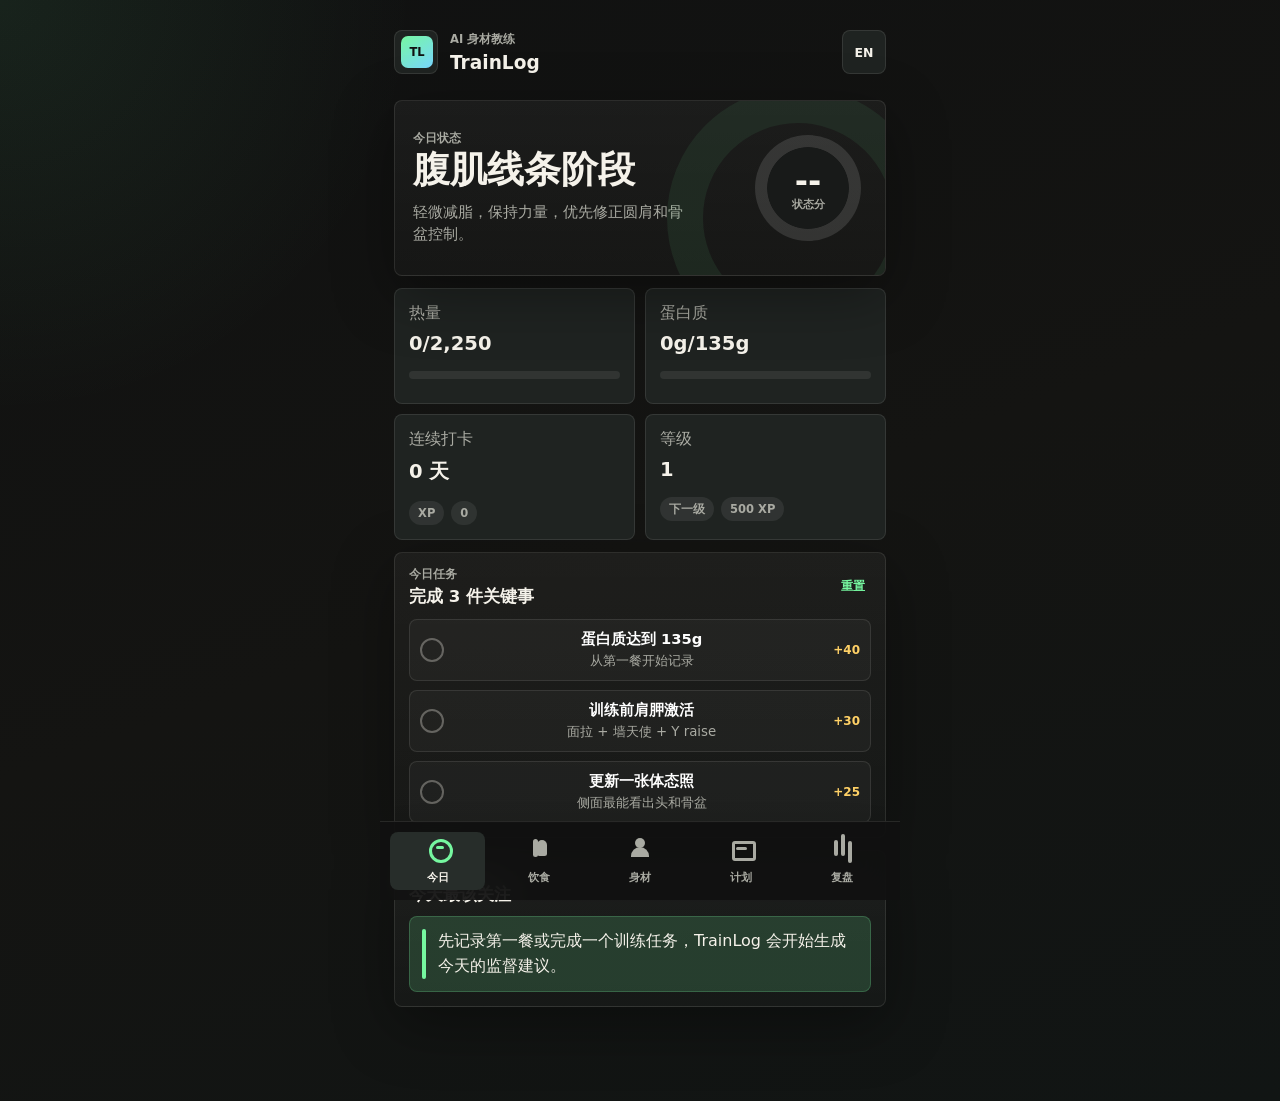
==== index.html @ 714712d3 "Add files via upload" ====
<!doctype html>
<html lang="zh-CN">
  <head>
    <meta charset="utf-8" />
    <meta name="viewport" content="width=device-width, initial-scale=1, viewport-fit=cover" />
    <meta name="theme-color" content="#101111" />
    <title>TrainLog</title>
    <link rel="manifest" href="manifest.webmanifest" />
    <link rel="icon" href="icon.svg" type="image/svg+xml" />
    <link rel="apple-touch-icon" href="icon.svg" />
    <link rel="stylesheet" href="styles.css" />
  </head>
  <body>
    <div class="app-shell">
      <header class="topbar">
        <button class="avatar-button" id="profileButton" aria-label="Profile">
          <span>TL</span>
        </button>
        <div>
          <p class="eyebrow" data-i18n="top_eyebrow">AI 身材教练</p>
          <h1>TrainLog</h1>
        </div>
        <button class="language-toggle" id="languageToggle" type="button" aria-label="Switch language">EN</button>
      </header>

      <main>
        <section class="screen is-active" id="screen-today" data-screen="today" aria-label="Today">
          <div class="hero-panel">
            <div>
              <p class="eyebrow" data-i18n="today_eyebrow">今日状态</p>
              <h2 data-i18n="today_title">腹肌线条阶段</h2>
              <p class="hero-copy" data-i18n="today_copy">轻微减脂，保持力量，优先修正圆肩和骨盆控制。</p>
            </div>
            <div class="score-orbit" aria-label="Readiness score">
              <span id="readinessScore">86</span>
              <small data-i18n="readiness">状态分</small>
            </div>
          </div>

          <div class="metric-grid">
            <article class="metric-card">
              <p data-i18n="calories">热量</p>
              <strong><span id="caloriesValue">1,240</span>/<span id="caloriesGoal">2,250</span></strong>
              <div class="mini-bar"><span id="caloriesBar"></span></div>
            </article>
            <article class="metric-card">
              <p data-i18n="protein">蛋白质</p>
              <strong><span id="proteinValue">92</span>g/<span id="proteinGoal">135</span>g</strong>
              <div class="mini-bar protein"><span id="proteinBar"></span></div>
            </article>
            <article class="metric-card">
              <p data-i18n="streak">连续打卡</p>
              <strong><span id="streakValue">6</span> <span data-i18n="days">天</span></strong>
              <div class="mini-badges">
                <span>XP</span>
                <span id="xpValue">420</span>
              </div>
            </article>
            <article class="metric-card">
              <p data-i18n="level">等级</p>
              <strong><span id="levelValue">4</span></strong>
              <div class="mini-badges">
                <span data-i18n="next_level">下一级</span>
                <span id="nextLevelValue">80 XP</span>
              </div>
            </article>
          </div>

          <section class="section-block">
            <div class="section-heading">
              <div>
                <p class="eyebrow" data-i18n="quests_eyebrow">今日任务</p>
                <h3 data-i18n="quests_title">完成 3 件关键事</h3>
              </div>
              <button class="plain-button" id="resetDayButton" type="button" data-i18n="reset">重置</button>
            </div>
            <div class="quest-list" id="questList"></div>
          </section>

          <section class="section-block">
            <div class="section-heading">
              <div>
                <p class="eyebrow" data-i18n="coach_eyebrow">AI 教练</p>
                <h3 data-i18n="coach_title">今天最该关注</h3>
              </div>
            </div>
            <div class="coach-card">
              <div class="coach-mark"></div>
              <p id="coachMessage" data-i18n="coach_message">先记录第一餐或完成一个训练任务，TrainLog 会开始生成今天的监督建议。</p>
            </div>
          </section>
        </section>

        <section class="screen" id="screen-food" data-screen="food" aria-label="Food">
          <div class="section-heading screen-heading">
            <div>
              <p class="eyebrow" data-i18n="food_eyebrow">饮食记录</p>
              <h2 data-i18n="food_title">拍照，估算，复用</h2>
            </div>
          </div>

          <section class="tool-panel">
            <div class="scan-tabs" role="tablist" aria-label="Meal type">
              <button class="chip is-active" data-meal-type="meal" type="button" data-i18n="meal_photo">饭菜肉</button>
              <button class="chip" data-meal-type="package" type="button" data-i18n="package_photo">包装食品</button>
              <button class="chip" data-meal-type="manual" type="button" data-i18n="manual_input">手动输入</button>
            </div>
            <label class="upload-zone" for="foodPhoto">
              <input id="foodPhoto" type="file" accept="image/*" />
              <span class="upload-icon"></span>
              <strong data-i18n="upload_food">上传食物照片</strong>
              <small data-i18n="upload_food_hint">包装食品可再拍营养表，提高准确度</small>
              <img id="foodPreview" alt="" hidden />
            </label>
            <label class="upload-zone compact" for="labelPhoto">
              <input id="labelPhoto" type="file" accept="image/*" />
              <span class="upload-icon label"></span>
              <strong data-i18n="upload_label">上传营养表或配料表</strong>
              <small data-i18n="optional">可选</small>
              <img id="labelPreview" alt="" hidden />
            </label>
            <div class="field-grid">
              <label>
                <span data-i18n="food_name">食物名称</span>
                <input id="foodName" type="text" data-i18n-placeholder="food_name_placeholder" placeholder="例如：鸡胸饭 + 青菜" />
              </label>
              <label>
                <span data-i18n="grams">估算克数</span>
                <input id="foodGrams" type="number" min="0" inputmode="decimal" data-i18n-placeholder="grams_placeholder" placeholder="可选" />
              </label>
            </div>
            <label>
              <span data-i18n="notes">补充信息</span>
              <textarea id="foodNotes" rows="3" data-i18n-placeholder="food_notes_placeholder" placeholder="例如：少油，半碗饭，鸡胸大概一掌半"></textarea>
            </label>
            <div class="button-row">
              <button class="primary-button" id="estimateFoodButton" type="button" data-i18n="estimate">AI 估算</button>
              <button class="secondary-button" id="saveFavoriteButton" type="button" data-i18n="save_favorite">收藏</button>
            </div>
          </section>

          <section class="section-block">
            <div class="section-heading">
              <div>
                <p class="eyebrow" data-i18n="result_eyebrow">估算结果</p>
                <h3 id="foodResultTitle" data-i18n="awaiting_scan">等待扫描</h3>
              </div>
              <span class="confidence-pill" id="confidencePill">0%</span>
            </div>
            <div class="nutrition-grid">
              <div><span data-i18n="calories_short">热量</span><strong id="resultCalories">--</strong></div>
              <div><span data-i18n="protein_short">蛋白</span><strong id="resultProtein">--</strong></div>
              <div><span data-i18n="carbs">碳水</span><strong id="resultCarbs">--</strong></div>
              <div><span data-i18n="fat">脂肪</span><strong id="resultFat">--</strong></div>
            </div>
            <p class="muted" id="foodCoachNote" data-i18n="food_empty_note">拍照或输入后会生成热量、宏量营养和准确度建议。</p>
          </section>

          <section class="section-block">
            <div class="section-heading">
              <div>
                <p class="eyebrow" data-i18n="favorites_eyebrow">常用食物</p>
                <h3 data-i18n="favorites_title">一键复用</h3>
              </div>
            </div>
            <div class="favorite-list" id="favoriteList"></div>
          </section>
        </section>

        <section class="screen" id="screen-body" data-screen="body" aria-label="Body">
          <div class="section-heading screen-heading">
            <div>
              <p class="eyebrow" data-i18n="body_eyebrow">身材与体态</p>
              <h2 data-i18n="body_title">直接指出问题，鼓励推进</h2>
            </div>
          </div>

          <section class="tool-panel">
            <div class="body-upload-grid">
              <label class="body-upload" for="frontPhoto">
                <input id="frontPhoto" type="file" accept="image/*" />
                <span data-i18n="front">正面</span>
                <img id="frontPreview" alt="" hidden />
              </label>
              <label class="body-upload" for="sidePhoto">
                <input id="sidePhoto" type="file" accept="image/*" />
                <span data-i18n="side">侧面</span>
                <img id="sidePreview" alt="" hidden />
              </label>
              <label class="body-upload" for="backPhoto">
                <input id="backPhoto" type="file" accept="image/*" />
                <span data-i18n="back">背面</span>
                <img id="backPreview" alt="" hidden />
              </label>
            </div>
            <button class="primary-button full" id="analyzeBodyButton" type="button" data-i18n="analyze_body">分析身材与体态</button>
          </section>

          <section class="posture-layout">
            <div class="posture-visual" aria-hidden="true">
              <div class="head-node"></div>
              <div class="spine-line"></div>
              <div class="shoulder-line"></div>
              <div class="hip-line"></div>
              <div class="knee-line"></div>
              <span class="tag tag-neck" data-i18n="neck_tag">头前伸</span>
              <span class="tag tag-shoulder" data-i18n="shoulder_tag">圆肩</span>
              <span class="tag tag-hip" data-i18n="hip_tag">骨盆控制</span>
            </div>
            <div class="analysis-list" id="postureList"></div>
          </section>

          <section class="section-block">
            <div class="section-heading">
              <div>
                <p class="eyebrow" data-i18n="physique_eyebrow">身材反馈</p>
                <h3 data-i18n="physique_title">下一阶段重点</h3>
              </div>
            </div>
            <div class="focus-grid" id="physiqueFocus"></div>
          </section>

          <section class="section-block motivation-block">
            <div>
              <p class="eyebrow" data-i18n="future_eyebrow">未来参考</p>
              <h3 data-i18n="future_title">生成目标视觉</h3>
              <p class="muted" data-i18n="future_note">用于激励和方向感，不作为医学或结果承诺。</p>
            </div>
            <button class="secondary-button" id="futureButton" type="button" data-i18n="generate">生成</button>
          </section>
        </section>

        <section class="screen" id="screen-plan" data-screen="plan" aria-label="Plan">
          <div class="section-heading screen-heading">
            <div>
              <p class="eyebrow" data-i18n="plan_eyebrow">训练计划</p>
              <h2 data-i18n="plan_title">6 练 + 体态修复</h2>
            </div>
          </div>

          <section class="week-strip" id="weekStrip"></section>

          <section class="section-block">
            <div class="section-heading">
              <div>
                <p class="eyebrow" data-i18n="today_training_eyebrow">今日训练</p>
                <h3 id="trainingTitle">Pull + Posture</h3>
              </div>
              <span class="confidence-pill" id="trainingLoad">72%</span>
            </div>
            <div class="exercise-list" id="exerciseList"></div>
          </section>

          <section class="section-block training-edit-panel">
            <div class="section-heading">
              <div>
                <p class="eyebrow" data-i18n="custom_training_eyebrow">自定义训练</p>
                <h3 data-i18n="custom_training_title">修改当天内容</h3>
              </div>
            </div>
            <div class="field-grid">
              <label>
                <span data-i18n="exercise_name">动作名称</span>
                <input id="customExerciseName" type="text" data-i18n-placeholder="exercise_name_placeholder" placeholder="例如：上斜哑铃卧推" />
              </label>
              <label>
                <span data-i18n="exercise_detail">组数说明</span>
                <input id="customExerciseDetail" type="text" data-i18n-placeholder="exercise_detail_placeholder" placeholder="4 组，8-10 次" />
              </label>
            </div>
            <div class="button-row wrap">
              <button class="primary-button" id="saveExerciseButton" type="button" data-i18n="save_exercise">保存动作</button>
              <button class="secondary-button" id="clearExerciseButton" type="button" data-i18n="clear_form">清空</button>
              <button class="secondary-button" id="resetTrainingButton" type="button" data-i18n="reset_training">恢复当天默认</button>
            </div>
            <p class="muted" id="trainingEditNote" data-i18n="training_edit_note">编辑或删除默认动作时，会自动复制一份当天计划给你单独修改。</p>
          </section>

          <section class="section-block">
            <div class="section-heading">
              <div>
                <p class="eyebrow" data-i18n="mobility_eyebrow">体态修复</p>
                <h3 data-i18n="mobility_title">8 分钟启动</h3>
              </div>
            </div>
            <div class="mobility-grid" id="mobilityGrid"></div>
          </section>
        </section>

        <section class="screen" id="screen-review" data-screen="review" aria-label="Review">
          <div class="section-heading screen-heading">
            <div>
              <p class="eyebrow" data-i18n="review_eyebrow">每周复盘</p>
              <h2 data-i18n="review_title">看趋势，不看一天</h2>
            </div>
          </div>

          <section class="chart-panel">
            <div class="section-heading">
              <div>
                <p class="eyebrow" data-i18n="trend_eyebrow">7 天趋势</p>
                <h3 data-i18n="trend_title">热量与蛋白质</h3>
              </div>
            </div>
            <div class="bar-chart" id="weeklyChart"></div>
          </section>

          <section class="insight-grid">
            <article>
              <span data-i18n="best_win">最佳进展</span>
              <strong data-i18n="best_win_text">开始后生成</strong>
              <p data-i18n="best_win_copy">记录饮食、训练和体态后，这里会显示你最稳定的进展。</p>
            </article>
            <article>
              <span data-i18n="main_risk">主要风险</span>
              <strong data-i18n="main_risk_text">暂无风险</strong>
              <p data-i18n="main_risk_copy">数据不足时不会乱下结论，记录几天后再判断。</p>
            </article>
            <article>
              <span data-i18n="next_adjustment">下周调整</span>
              <strong data-i18n="next_adjustment_text">等待第一周数据</strong>
              <p data-i18n="next_adjustment_copy">满一周后再调整热量、训练容量和体态任务。</p>
            </article>
          </section>

          <section class="section-block profile-panel">
            <div class="section-heading">
              <div>
                <p class="eyebrow" data-i18n="profile_eyebrow">个人目标</p>
                <h3 data-i18n="profile_title">你的实验参数</h3>
              </div>
            </div>
            <div class="field-grid">
              <label>
                <span data-i18n="height">身高</span>
                <input id="heightInput" type="number" value="177" />
              </label>
              <label>
                <span data-i18n="weight">体重</span>
                <input id="weightInput" type="number" value="66" />
              </label>
              <label>
                <span data-i18n="age">年龄</span>
                <input id="ageInput" type="number" value="20" />
              </label>
              <label>
                <span data-i18n="training_days">每周训练</span>
                <input id="daysInput" type="number" value="6" />
              </label>
            </div>
            <label>
              <span data-i18n="goal">目标</span>
              <textarea id="goalInput" rows="3">改善体态，上镜更好看，练出腹肌。</textarea>
            </label>
            <button class="primary-button full" id="saveProfileButton" type="button" data-i18n="save_profile">保存目标</button>
            <p class="privacy-note" data-i18n="privacy_note">身材照默认只保留在本机预览。体态分析不是医疗诊断。</p>
          </section>

          <section class="section-block sync-panel">
            <div class="section-heading">
              <div>
                <p class="eyebrow" data-i18n="sync_eyebrow">独立 App 与同步</p>
                <h3 data-i18n="sync_title">手机和电脑共用数据</h3>
              </div>
              <span class="confidence-pill" id="syncStatusPill" data-i18n="local_only">本机模式</span>
            </div>
            <p class="muted" data-i18n="sync_intro">正式使用时，把 TrainLog 部署到 HTTPS，然后手机添加到主屏幕。开启云同步后，手机和电脑打开同一个网址即可共享数据。</p>
            <div class="field-grid">
              <label>
                <span data-i18n="sync_endpoint">同步端点</span>
                <input id="syncEndpointInput" type="url" inputmode="url" placeholder="https://your-worker.example.workers.dev" />
              </label>
              <label>
                <span data-i18n="sync_key">同步密钥</span>
                <input id="syncKeyInput" type="password" autocomplete="new-password" placeholder="trainlog-private-key" />
              </label>
            </div>
            <label>
              <span data-i18n="device_name">设备名称</span>
              <input id="deviceNameInput" type="text" placeholder="Haoen iPhone" />
            </label>
            <div class="button-row wrap">
              <button class="secondary-button" id="saveSyncButton" type="button" data-i18n="save_sync">保存同步设置</button>
              <button class="primary-button" id="pushSyncButton" type="button" data-i18n="push_sync">上传到云端</button>
              <button class="secondary-button" id="pullSyncButton" type="button" data-i18n="pull_sync">从云端恢复</button>
            </div>
            <div class="button-row wrap">
              <button class="secondary-button" id="exportDataButton" type="button" data-i18n="export_data">导出备份</button>
              <button class="secondary-button" id="importDataButton" type="button" data-i18n="import_data">导入备份</button>
              <input id="importDataInput" type="file" accept="application/json,.json" hidden />
            </div>
            <p class="privacy-note" id="syncNote" data-i18n="sync_note">当前仍是本机优先。没有同步端点时，数据只保存在这台设备的浏览器里。</p>
          </section>
        </section>
      </main>

      <nav class="bottom-nav" aria-label="Primary">
        <button class="nav-item is-active" data-target="today" type="button">
          <span class="nav-icon today"></span>
          <small data-i18n="nav_today">今日</small>
        </button>
        <button class="nav-item" data-target="food" type="button">
          <span class="nav-icon food"></span>
          <small data-i18n="nav_food">饮食</small>
        </button>
        <button class="nav-item" data-target="body" type="button">
          <span class="nav-icon body"></span>
          <small data-i18n="nav_body">身材</small>
        </button>
        <button class="nav-item" data-target="plan" type="button">
          <span class="nav-icon plan"></span>
          <small data-i18n="nav_plan">计划</small>
        </button>
        <button class="nav-item" data-target="review" type="button">
          <span class="nav-icon review"></span>
          <small data-i18n="nav_review">复盘</small>
        </button>
      </nav>
    </div>

    <script src="app.js" defer></script>
  </body>
</html>
---- styles.css ----
:root {
  color-scheme: dark;
  --bg: #101111;
  --bg-soft: #171918;
  --panel: #1f2321;
  --panel-strong: #272d2a;
  --text: #f5f2ea;
  --muted: #a9aaa2;
  --line: rgba(245, 242, 234, 0.1);
  --green: #76f7a0;
  --green-soft: rgba(118, 247, 160, 0.16);
  --cyan: #79d7ff;
  --cyan-soft: rgba(121, 215, 255, 0.16);
  --amber: #ffd166;
  --amber-soft: rgba(255, 209, 102, 0.16);
  --coral: #ff8b7b;
  --coral-soft: rgba(255, 139, 123, 0.16);
  --radius: 8px;
  --shadow: 0 18px 60px rgba(0, 0, 0, 0.35);
  font-family:
    Inter, ui-sans-serif, system-ui, -apple-system, BlinkMacSystemFont, "Segoe UI",
    "Microsoft YaHei", sans-serif;
}

* {
  box-sizing: border-box;
}

html {
  min-height: 100%;
  background:
    radial-gradient(circle at top left, rgba(118, 247, 160, 0.08), transparent 26rem),
    linear-gradient(160deg, #101111, #141412 50%, #111514);
}

body {
  min-height: 100%;
  margin: 0;
  background: transparent;
  color: var(--text);
}

button,
input,
textarea {
  font: inherit;
}

button {
  cursor: pointer;
}

.app-shell {
  width: min(100%, 520px);
  min-height: 100vh;
  min-height: 100dvh;
  margin: 0 auto;
  padding: max(14px, env(safe-area-inset-top)) 14px calc(94px + env(safe-area-inset-bottom));
  position: relative;
}

.topbar {
  min-height: 60px;
  display: grid;
  grid-template-columns: 44px 1fr 44px;
  align-items: center;
  gap: 12px;
  margin-bottom: 18px;
}

.topbar h1,
.screen h2,
.section-heading h3,
.hero-panel h2 {
  margin: 0;
  letter-spacing: 0;
}

.topbar h1 {
  font-size: 1.16rem;
}

.screen h2,
.hero-panel h2 {
  font-size: clamp(1.4rem, 8vw, 2.3rem);
  line-height: 1.03;
}

.section-heading h3 {
  font-size: 1.04rem;
  line-height: 1.18;
}

.eyebrow {
  margin: 0 0 5px;
  color: var(--muted);
  font-size: 0.72rem;
  font-weight: 800;
  text-transform: uppercase;
}

.avatar-button,
.language-toggle,
.plain-button,
.nav-item {
  border: 0;
  color: var(--text);
}

.avatar-button,
.language-toggle {
  width: 44px;
  height: 44px;
  border-radius: var(--radius);
  background: var(--panel);
  border: 1px solid var(--line);
}

.avatar-button span {
  display: grid;
  place-items: center;
  width: 32px;
  height: 32px;
  margin: auto;
  border-radius: 7px;
  background: linear-gradient(145deg, var(--green), var(--cyan));
  color: #101111;
  font-size: 0.72rem;
  font-weight: 900;
}

.language-toggle {
  font-size: 0.78rem;
  font-weight: 900;
}

.screen {
  display: none;
  animation: rise 220ms ease both;
}

.screen.is-active {
  display: block;
}

@keyframes rise {
  from {
    opacity: 0;
    transform: translateY(8px);
  }
  to {
    opacity: 1;
    transform: translateY(0);
  }
}

.hero-panel,
.tool-panel,
.section-block,
.chart-panel,
.posture-layout,
.profile-panel {
  border: 1px solid var(--line);
  background: linear-gradient(180deg, rgba(255, 255, 255, 0.045), rgba(255, 255, 255, 0.02));
  border-radius: var(--radius);
  box-shadow: var(--shadow);
}

.hero-panel {
  min-height: 176px;
  padding: 18px;
  display: grid;
  grid-template-columns: 1fr 112px;
  gap: 16px;
  align-items: center;
  overflow: hidden;
  position: relative;
}

.hero-panel::after {
  content: "";
  position: absolute;
  right: -44px;
  bottom: -74px;
  width: 190px;
  height: 190px;
  border-radius: 50%;
  border: 36px solid rgba(118, 247, 160, 0.07);
}

.hero-copy {
  max-width: 17rem;
  margin: 12px 0 0;
  color: var(--muted);
  line-height: 1.5;
  font-size: 0.92rem;
}

.score-orbit {
  width: 106px;
  aspect-ratio: 1;
  border-radius: 50%;
  display: grid;
  place-items: center;
  align-content: center;
  background:
    radial-gradient(circle at center, #181a19 54%, transparent 55%),
    conic-gradient(var(--green) 0 86%, rgba(255, 255, 255, 0.12) 86% 100%);
  position: relative;
  z-index: 1;
}

.score-orbit span {
  font-size: 2rem;
  line-height: 1;
  font-weight: 900;
}

.score-orbit small {
  color: var(--muted);
  font-size: 0.7rem;
  font-weight: 800;
}

.metric-grid {
  display: grid;
  grid-template-columns: repeat(2, minmax(0, 1fr));
  gap: 10px;
  margin: 12px 0;
}

.metric-card {
  min-height: 116px;
  padding: 14px;
  border-radius: var(--radius);
  background: var(--panel);
  border: 1px solid var(--line);
}

.metric-card p,
.nutrition-grid span,
.insight-grid span,
label span,
.muted,
.privacy-note {
  color: var(--muted);
}

.metric-card p,
.metric-card strong {
  margin: 0;
}

.metric-card strong {
  display: block;
  margin-top: 8px;
  font-size: 1.22rem;
  letter-spacing: 0;
}

.mini-bar {
  height: 8px;
  margin-top: 16px;
  border-radius: 999px;
  background: rgba(255, 255, 255, 0.08);
  overflow: hidden;
}

.mini-bar span {
  display: block;
  height: 100%;
  width: 55%;
  border-radius: inherit;
  background: var(--amber);
}

.mini-bar.protein span {
  background: var(--green);
}

.mini-badges {
  display: flex;
  gap: 7px;
  flex-wrap: wrap;
  margin-top: 16px;
}

.mini-badges span,
.confidence-pill,
.tag {
  display: inline-flex;
  align-items: center;
  min-height: 24px;
  padding: 0 9px;
  border-radius: 999px;
  font-size: 0.72rem;
  font-weight: 800;
}

.mini-badges span {
  background: rgba(255, 255, 255, 0.075);
  color: var(--muted);
}

.section-block,
.tool-panel,
.chart-panel,
.posture-layout {
  margin-top: 12px;
  padding: 14px;
}

.screen-heading {
  margin: 4px 0 12px;
}

.section-heading {
  display: flex;
  align-items: center;
  justify-content: space-between;
  gap: 14px;
  margin-bottom: 12px;
}

.plain-button {
  background: transparent;
  font-size: 0.78rem;
  font-weight: 800;
  color: var(--green);
}

.quest-list,
.exercise-list,
.analysis-list,
.favorite-list {
  display: grid;
  gap: 9px;
}

.quest-item,
.exercise-item,
.analysis-item,
.favorite-item {
  min-height: 54px;
  display: grid;
  grid-template-columns: 30px 1fr auto;
  align-items: center;
  gap: 10px;
  padding: 10px;
  border: 1px solid var(--line);
  border-radius: var(--radius);
  background: rgba(255, 255, 255, 0.035);
}

.check-dot {
  width: 24px;
  height: 24px;
  border-radius: 50%;
  border: 2px solid rgba(245, 242, 234, 0.32);
  background: transparent;
  position: relative;
}

.is-complete .check-dot {
  border-color: var(--green);
  background: var(--green);
}

.is-complete .check-dot::after {
  content: "";
  position: absolute;
  left: 7px;
  top: 3px;
  width: 6px;
  height: 12px;
  border: solid #101111;
  border-width: 0 2px 2px 0;
  transform: rotate(45deg);
}

.quest-item strong,
.exercise-item strong,
.analysis-item strong,
.favorite-item strong {
  display: block;
  font-size: 0.92rem;
}

.quest-item small,
.exercise-item small,
.analysis-item small,
.favorite-item small {
  display: block;
  margin-top: 3px;
  color: var(--muted);
  line-height: 1.35;
}

.quest-xp,
.exercise-sets {
  color: var(--amber);
  font-size: 0.75rem;
  font-weight: 900;
}

.coach-card {
  display: grid;
  grid-template-columns: 4px 1fr;
  gap: 12px;
  padding: 12px;
  background: var(--green-soft);
  border: 1px solid rgba(118, 247, 160, 0.22);
  border-radius: var(--radius);
}

.coach-card p {
  margin: 0;
  line-height: 1.55;
}

.coach-mark {
  border-radius: 999px;
  background: var(--green);
}

.scan-tabs,
.button-row,
.week-strip {
  display: flex;
  gap: 8px;
  overflow-x: auto;
  scrollbar-width: none;
}

.scan-tabs::-webkit-scrollbar,
.week-strip::-webkit-scrollbar {
  display: none;
}

.chip,
.primary-button,
.secondary-button {
  min-height: 44px;
  border-radius: var(--radius);
  border: 1px solid var(--line);
  color: var(--text);
  font-weight: 900;
}

.chip {
  flex: 0 0 auto;
  padding: 0 13px;
  background: rgba(255, 255, 255, 0.05);
}

.chip.is-active {
  background: var(--text);
  color: var(--bg);
}

.upload-zone {
  min-height: 154px;
  margin-top: 12px;
  padding: 14px;
  display: grid;
  place-items: center;
  text-align: center;
  gap: 6px;
  border: 1px dashed rgba(245, 242, 234, 0.24);
  border-radius: var(--radius);
  background: rgba(255, 255, 255, 0.035);
  overflow: hidden;
  position: relative;
}

.upload-zone.compact {
  min-height: 98px;
}

.upload-zone input,
.body-upload input {
  position: absolute;
  inset: 0;
  opacity: 0;
}

.upload-zone strong,
.upload-zone small {
  position: relative;
  z-index: 1;
}

.upload-zone img,
.body-upload img {
  width: 100%;
  height: 100%;
  object-fit: cover;
  position: absolute;
  inset: 0;
}

.upload-zone.has-image .upload-icon,
.upload-zone.has-image strong,
.upload-zone.has-image small,
.body-upload.has-image span,
.body-upload.has-image::after {
  opacity: 0;
}

.upload-icon {
  width: 42px;
  height: 42px;
  border-radius: 50%;
  border: 2px solid var(--green);
  position: relative;
}

.upload-icon::before,
.upload-icon::after {
  content: "";
  position: absolute;
  background: var(--green);
  border-radius: 999px;
}

.upload-icon::before {
  width: 18px;
  height: 2px;
  left: 10px;
  top: 19px;
}

.upload-icon::after {
  width: 2px;
  height: 18px;
  left: 18px;
  top: 11px;
}

.upload-icon.label {
  border-color: var(--cyan);
}

.upload-icon.label::before,
.upload-icon.label::after {
  background: var(--cyan);
}

.field-grid {
  display: grid;
  grid-template-columns: repeat(2, minmax(0, 1fr));
  gap: 10px;
  margin-top: 12px;
}

label {
  display: grid;
  gap: 7px;
  margin-top: 12px;
  font-size: 0.78rem;
  font-weight: 800;
}

input,
textarea {
  width: 100%;
  border: 1px solid var(--line);
  border-radius: var(--radius);
  background: rgba(255, 255, 255, 0.055);
  color: var(--text);
  padding: 12px;
  outline: none;
}

textarea {
  resize: vertical;
  min-height: 86px;
}

input:focus,
textarea:focus {
  border-color: rgba(118, 247, 160, 0.65);
  box-shadow: 0 0 0 3px rgba(118, 247, 160, 0.08);
}

.button-row {
  margin-top: 12px;
}

.button-row.wrap {
  flex-wrap: wrap;
}

.primary-button,
.secondary-button {
  flex: 1;
  padding: 0 14px;
}

.primary-button {
  background: var(--green);
  color: #101111;
}

.secondary-button {
  background: rgba(255, 255, 255, 0.055);
}

.primary-button.full,
.secondary-button.full {
  width: 100%;
}

.confidence-pill {
  background: var(--amber-soft);
  color: var(--amber);
}

.nutrition-grid {
  display: grid;
  grid-template-columns: repeat(4, minmax(0, 1fr));
  gap: 8px;
}

.nutrition-grid div {
  min-height: 82px;
  display: grid;
  align-content: center;
  gap: 6px;
  padding: 10px;
  border-radius: var(--radius);
  background: rgba(255, 255, 255, 0.045);
  border: 1px solid var(--line);
}

.nutrition-grid strong {
  font-size: 1rem;
  line-height: 1.1;
}

.muted,
.privacy-note {
  margin: 12px 0 0;
  font-size: 0.82rem;
  line-height: 1.55;
}

.body-upload-grid {
  display: grid;
  grid-template-columns: repeat(3, minmax(0, 1fr));
  gap: 9px;
}

.body-upload {
  min-height: 168px;
  margin: 0;
  border: 1px dashed rgba(245, 242, 234, 0.24);
  border-radius: var(--radius);
  background:
    linear-gradient(180deg, rgba(255, 255, 255, 0.04), rgba(255, 255, 255, 0.02)),
    radial-gradient(circle at 50% 32%, rgba(121, 215, 255, 0.2), transparent 52%);
  place-items: center;
  text-align: center;
  position: relative;
  overflow: hidden;
}

.body-upload span {
  z-index: 1;
  color: var(--text);
}

.body-upload::after {
  content: "";
  width: 32px;
  height: 86px;
  border-radius: 999px 999px 14px 14px;
  border: 2px solid rgba(245, 242, 234, 0.35);
  position: absolute;
  top: 48px;
}

.body-upload img:not([hidden]) ~ span,
.body-upload:has(img:not([hidden]))::after {
  display: none;
}

.posture-layout {
  display: grid;
  grid-template-columns: 130px 1fr;
  gap: 12px;
}

.posture-visual {
  min-height: 284px;
  border-radius: var(--radius);
  background: #151716;
  border: 1px solid var(--line);
  position: relative;
  overflow: hidden;
}

.head-node {
  width: 36px;
  height: 36px;
  border-radius: 50%;
  border: 3px solid var(--cyan);
  position: absolute;
  left: 58px;
  top: 28px;
}

.spine-line,
.shoulder-line,
.hip-line,
.knee-line {
  position: absolute;
  border-radius: 999px;
  background: var(--text);
}

.spine-line {
  width: 4px;
  height: 150px;
  left: 65px;
  top: 67px;
  transform: rotate(-8deg);
  background: linear-gradient(var(--cyan), var(--green));
}

.shoulder-line {
  width: 86px;
  height: 4px;
  left: 28px;
  top: 92px;
  transform: rotate(8deg);
}

.hip-line {
  width: 72px;
  height: 4px;
  left: 36px;
  top: 188px;
  transform: rotate(-9deg);
}

.knee-line {
  width: 58px;
  height: 4px;
  left: 44px;
  top: 238px;
  background: rgba(245, 242, 234, 0.5);
}

.tag {
  position: absolute;
  color: var(--bg);
  background: var(--amber);
}

.tag-neck {
  top: 28px;
  left: 6px;
}

.tag-shoulder {
  top: 106px;
  right: 6px;
  background: var(--coral);
}

.tag-hip {
  bottom: 38px;
  left: 8px;
  background: var(--green);
}

.analysis-item {
  grid-template-columns: 1fr;
}

.analysis-item[data-tone="risk"] {
  background: var(--coral-soft);
  border-color: rgba(255, 139, 123, 0.25);
}

.analysis-item[data-tone="work"] {
  background: var(--cyan-soft);
  border-color: rgba(121, 215, 255, 0.25);
}

.analysis-item[data-tone="win"] {
  background: var(--green-soft);
  border-color: rgba(118, 247, 160, 0.25);
}

.focus-grid,
.mobility-grid,
.insight-grid {
  display: grid;
  gap: 9px;
}

.focus-grid {
  grid-template-columns: repeat(2, minmax(0, 1fr));
}

.focus-grid article,
.mobility-grid article,
.insight-grid article {
  min-height: 112px;
  padding: 12px;
  border: 1px solid var(--line);
  border-radius: var(--radius);
  background: rgba(255, 255, 255, 0.04);
}

.focus-grid strong,
.mobility-grid strong,
.insight-grid strong {
  display: block;
  font-size: 0.94rem;
}

.focus-grid p,
.mobility-grid p,
.insight-grid p {
  margin: 8px 0 0;
  color: var(--muted);
  line-height: 1.45;
  font-size: 0.82rem;
}

.motivation-block {
  display: flex;
  align-items: center;
  justify-content: space-between;
  gap: 14px;
}

.week-strip {
  margin: 4px 0 12px;
}

.day-pill {
  min-width: 70px;
  min-height: 66px;
  padding: 10px;
  border-radius: var(--radius);
  border: 1px solid var(--line);
  background: var(--panel);
  color: var(--text);
  text-align: left;
}

.day-pill.is-active {
  border-color: rgba(118, 247, 160, 0.5);
  background: var(--green-soft);
}

.day-pill strong,
.day-pill small {
  display: block;
}

.day-pill small {
  margin-top: 5px;
  color: var(--muted);
}

.exercise-item {
  grid-template-columns: 30px 1fr auto;
  cursor: pointer;
}

.exercise-actions {
  display: flex;
  align-items: center;
  justify-content: flex-end;
  gap: 6px;
  flex-wrap: wrap;
}

.mobility-grid {
  grid-template-columns: repeat(2, minmax(0, 1fr));
}

.tiny-button {
  min-height: 28px;
  padding: 0 8px;
  border: 1px solid var(--line);
  border-radius: 6px;
  background: rgba(255, 255, 255, 0.06);
  color: var(--text);
  font-size: 0.72rem;
  font-weight: 900;
}

.tiny-button.danger {
  color: var(--coral);
  border-color: rgba(255, 139, 123, 0.26);
  background: var(--coral-soft);
}

.bar-chart {
  height: 190px;
  display: grid;
  grid-template-columns: repeat(7, minmax(0, 1fr));
  align-items: end;
  gap: 8px;
  padding-top: 10px;
}

.bar-day {
  height: 100%;
  display: grid;
  grid-template-rows: 1fr auto;
  gap: 8px;
  text-align: center;
}

.bar-stack {
  display: grid;
  align-items: end;
  grid-template-columns: repeat(2, 1fr);
  gap: 3px;
}

.bar {
  min-height: 0;
  border-radius: 999px 999px 3px 3px;
}

.bar.cal {
  background: var(--amber);
}

.bar.pro {
  background: var(--green);
}

.bar-day small {
  color: var(--muted);
  font-size: 0.7rem;
}

.insight-grid article {
  min-height: 132px;
}

.privacy-note {
  padding: 11px;
  border: 1px solid rgba(121, 215, 255, 0.18);
  background: var(--cyan-soft);
  border-radius: var(--radius);
}

.sync-panel .button-row button {
  min-width: 142px;
}

#syncStatusPill.is-online {
  background: var(--green-soft);
  color: var(--green);
}

#syncStatusPill.is-error {
  background: var(--coral-soft);
  color: var(--coral);
}

.bottom-nav {
  position: fixed;
  left: 50%;
  bottom: 0;
  width: min(100%, 520px);
  transform: translateX(-50%);
  display: grid;
  grid-template-columns: repeat(5, 1fr);
  gap: 6px;
  padding: 10px 10px calc(10px + env(safe-area-inset-bottom));
  background: rgba(16, 17, 17, 0.88);
  border-top: 1px solid var(--line);
  backdrop-filter: blur(20px);
}

.nav-item {
  min-height: 58px;
  display: grid;
  place-items: center;
  gap: 4px;
  border-radius: var(--radius);
  background: transparent;
}

.nav-item.is-active {
  background: var(--panel-strong);
}

.nav-item small {
  font-size: 0.68rem;
  font-weight: 900;
  color: var(--muted);
}

.nav-item.is-active small {
  color: var(--text);
}

.nav-icon {
  width: 22px;
  height: 22px;
  position: relative;
}

.nav-icon::before,
.nav-icon::after {
  content: "";
  position: absolute;
  border-radius: 3px;
  background: currentColor;
  color: var(--muted);
}

.nav-item.is-active .nav-icon::before,
.nav-item.is-active .nav-icon::after {
  color: var(--green);
}

.nav-icon.today::before {
  width: 18px;
  height: 18px;
  left: 2px;
  top: 2px;
  border-radius: 50%;
  background: transparent;
  border: 3px solid currentColor;
}

.nav-icon.today::after {
  width: 8px;
  height: 3px;
  left: 9px;
  top: 9px;
}

.nav-icon.food::before {
  width: 5px;
  height: 18px;
  left: 5px;
  top: 2px;
}

.nav-icon.food::after {
  width: 10px;
  height: 16px;
  right: 3px;
  top: 3px;
  border-radius: 8px 8px 4px 4px;
}

.nav-icon.body::before {
  width: 10px;
  height: 10px;
  left: 6px;
  top: 1px;
  border-radius: 50%;
}

.nav-icon.body::after {
  width: 18px;
  height: 10px;
  left: 2px;
  bottom: 2px;
  border-radius: 999px 999px 5px 5px;
}

.nav-icon.plan::before {
  width: 18px;
  height: 14px;
  left: 2px;
  top: 4px;
  background: transparent;
  border: 3px solid currentColor;
}

.nav-icon.plan::after {
  width: 11px;
  height: 3px;
  left: 6px;
  top: 10px;
}

.nav-icon.review::before {
  width: 4px;
  height: 16px;
  left: 3px;
  bottom: 3px;
}

.nav-icon.review::after {
  width: 4px;
  height: 22px;
  left: 10px;
  bottom: 3px;
  box-shadow: 7px 7px 0 currentColor;
}

@media (max-width: 420px) {
  .app-shell {
    padding-inline: 10px;
  }

  .hero-panel {
    grid-template-columns: 1fr;
  }

  .score-orbit {
    width: 92px;
    justify-self: end;
    margin-top: -70px;
  }

  .nutrition-grid {
    grid-template-columns: repeat(2, minmax(0, 1fr));
  }

  .posture-layout {
    grid-template-columns: 1fr;
  }

  .posture-visual {
    min-height: 230px;
  }

  .focus-grid,
  .mobility-grid,
  .field-grid {
    grid-template-columns: 1fr;
  }
}

@media (min-width: 740px) {
  .app-shell {
    padding-top: 22px;
  }
}
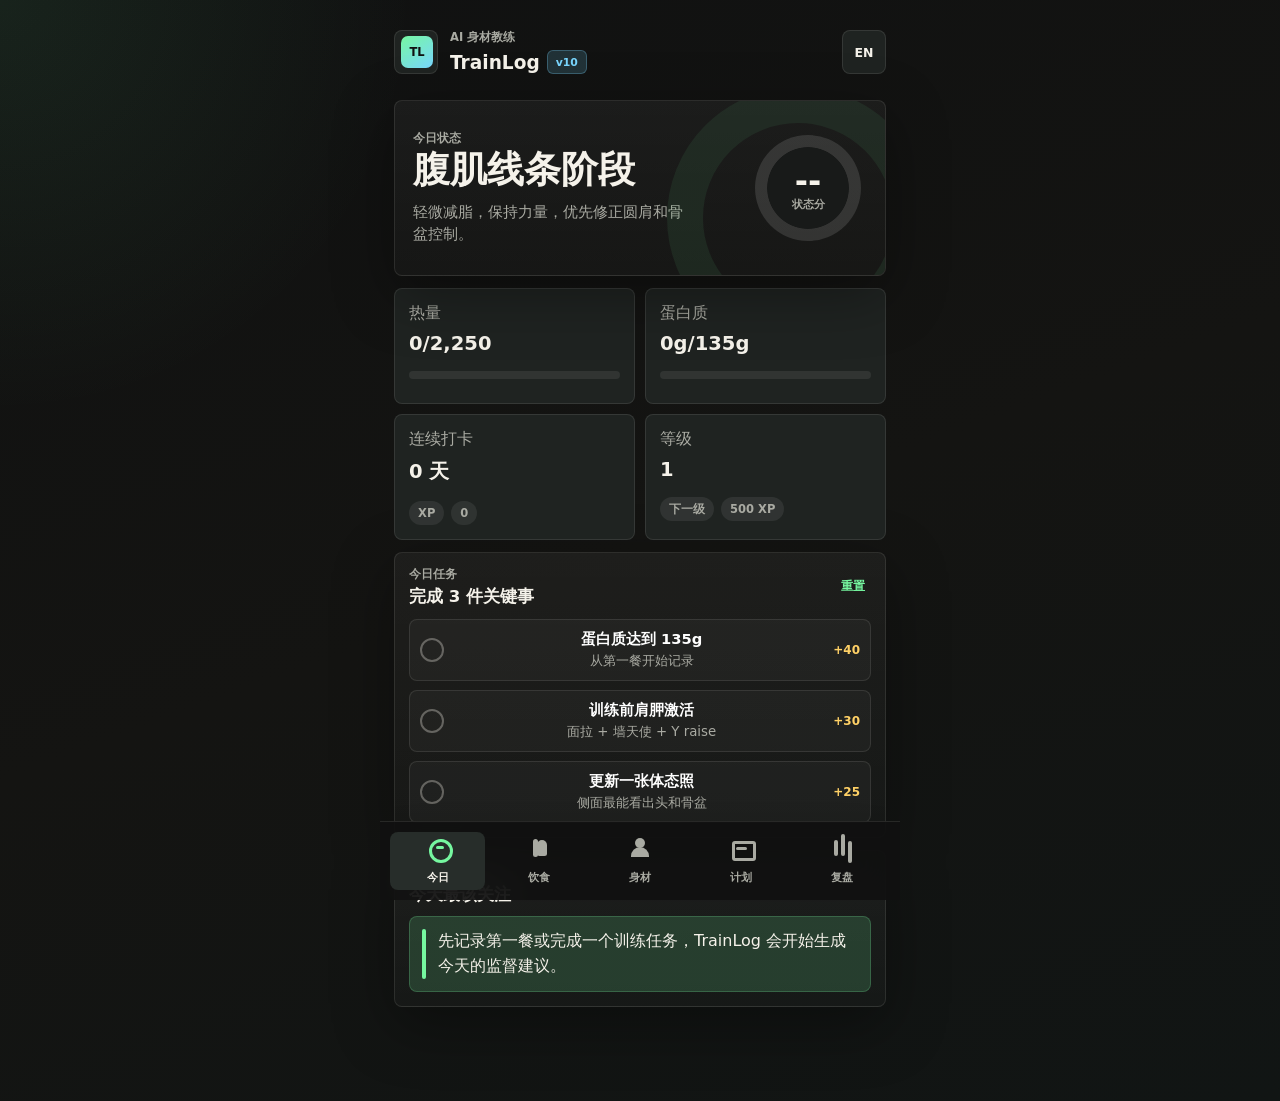
==== commit 07d8355b: "TrainLog v10: enforce accurate nutrition analysis" ====
--- a/index.html
+++ b/index.html
@@ -8,7 +8,7 @@
     <link rel="manifest" href="manifest.webmanifest" />
     <link rel="icon" href="icon.svg" type="image/svg+xml" />
     <link rel="apple-touch-icon" href="icon.svg" />
-    <link rel="stylesheet" href="styles.css" />
+    <link rel="stylesheet" href="styles.css?v=10" />
   </head>
   <body>
     <div class="app-shell">
@@ -18,7 +18,7 @@
         </button>
         <div>
           <p class="eyebrow" data-i18n="top_eyebrow">AI 身材教练</p>
-          <h1>TrainLog</h1>
+          <h1>TrainLog <button class="version-button" id="checkUpdateButton" type="button" aria-label="Check for updates">v10</button></h1>
         </div>
         <button class="language-toggle" id="languageToggle" type="button" aria-label="Switch language">EN</button>
       </header>
@@ -97,6 +97,7 @@
               <p class="eyebrow" data-i18n="food_eyebrow">饮食记录</p>
               <h2 data-i18n="food_title">拍照，估算，复用</h2>
             </div>
+            <span class="confidence-pill" id="foodAiStatusPill">粗略模式</span>
           </div>
 
           <section class="tool-panel">
@@ -105,24 +106,44 @@
               <button class="chip" data-meal-type="package" type="button" data-i18n="package_photo">包装食品</button>
               <button class="chip" data-meal-type="manual" type="button" data-i18n="manual_input">手动输入</button>
             </div>
-            <label class="upload-zone" for="foodPhoto">
-              <input id="foodPhoto" type="file" accept="image/*" />
+            <div class="meal-mode-card" id="mealModeCard">
+              <strong id="mealModeTitle">饭菜肉模式</strong>
+              <p id="mealModeCopy">适合饭、菜、肉、外食便当。上传餐食照片，补充克数会更准。</p>
+            </div>
+            <div class="camera-action-row" id="cameraActionRow">
+              <button class="secondary-button" id="takeFoodPhotoButton" type="button">
+                <span class="camera-symbol" aria-hidden="true"></span>
+                <span id="takeFoodPhotoLabel">直接拍餐食</span>
+              </button>
+              <button class="secondary-button" id="takeLabelPhotoButton" type="button">
+                <span class="camera-symbol" aria-hidden="true"></span>
+                <span data-i18n="take_label_photo">拍营养表</span>
+              </button>
+              <input class="camera-input" id="foodCameraInput" type="file" accept="image/*" capture="environment" />
+              <input class="camera-input" id="labelCameraInput" type="file" accept="image/*" capture="environment" />
+            </div>
+            <label class="upload-zone" id="foodUploadZone" for="foodPhoto">
+              <input id="foodPhoto" type="file" accept="image/*" multiple />
               <span class="upload-icon"></span>
-              <strong data-i18n="upload_food">上传食物照片</strong>
-              <small data-i18n="upload_food_hint">包装食品可再拍营养表，提高准确度</small>
-              <img id="foodPreview" alt="" hidden />
-            </label>
-            <label class="upload-zone compact" for="labelPhoto">
-              <input id="labelPhoto" type="file" accept="image/*" />
+              <strong id="foodUploadTitle" data-i18n="upload_food">上传食物照片</strong>
+              <small id="foodUploadHint" data-i18n="upload_food_hint">包装食品可再拍营养表，提高准确度</small>
+            </label>
+            <div class="upload-preview-grid" id="foodPreviewGrid"></div>
+            <label class="upload-zone compact" id="labelUploadZone" for="labelPhoto">
+              <input id="labelPhoto" type="file" accept="image/*" multiple />
               <span class="upload-icon label"></span>
-              <strong data-i18n="upload_label">上传营养表或配料表</strong>
-              <small data-i18n="optional">可选</small>
-              <img id="labelPreview" alt="" hidden />
-            </label>
+              <strong id="labelUploadTitle" data-i18n="upload_label">上传营养表或配料表</strong>
+              <small id="labelUploadHint" data-i18n="optional">可选</small>
+            </label>
+            <div class="upload-preview-grid" id="labelPreviewGrid"></div>
             <div class="field-grid">
               <label>
                 <span data-i18n="food_name">食物名称</span>
                 <input id="foodName" type="text" data-i18n-placeholder="food_name_placeholder" placeholder="例如：鸡胸饭 + 青菜" />
+              </label>
+              <label>
+                <span data-i18n="amount_eaten">实际吃了多少</span>
+                <input id="foodAmount" type="text" data-i18n-placeholder="amount_eaten_placeholder" placeholder="例如：2 片 / 半包 / 1 碗" />
               </label>
               <label>
                 <span data-i18n="grams">估算克数</span>
@@ -137,6 +158,49 @@
               <button class="primary-button" id="estimateFoodButton" type="button" data-i18n="estimate">AI 估算</button>
               <button class="secondary-button" id="saveFavoriteButton" type="button" data-i18n="save_favorite">收藏</button>
             </div>
+            <p class="privacy-note" data-i18n="ai_photo_privacy">启用真实 AI 分析后，所选食物照片会发送到你配置的 AI 服务。</p>
+          </section>
+
+          <section class="section-block manual-label-panel" id="manualLabelPanel">
+            <div class="section-heading">
+              <div>
+                <p class="eyebrow" data-i18n="manual_label_eyebrow">可靠后备</p>
+                <h3 data-i18n="manual_label_title">手动营养表计算</h3>
+              </div>
+              <span class="confidence-pill verified-pill" data-i18n="manual_label">营养表计算</span>
+            </div>
+            <p class="muted" data-i18n="manual_label_intro">把包装上同一栏的热量和营养素输入，再填写实际吃下的份数、个数或克数。</p>
+            <div class="field-grid">
+              <label>
+                <span data-i18n="label_basis">标签基准</span>
+                <select id="labelBasisInput">
+                  <option value="per_serving" data-i18n="per_serving">每份</option>
+                  <option value="per_unit" data-i18n="per_unit">每片 / 每个</option>
+                  <option value="per_100g" data-i18n="per_100g">每 100g</option>
+                </select>
+              </label>
+              <label>
+                <span data-i18n="consumed_multiplier">实际吃下数量</span>
+                <input id="labelConsumedInput" type="number" min="0" step="0.01" inputmode="decimal" placeholder="1" />
+              </label>
+              <label>
+                <span data-i18n="label_calories">标签热量 kcal</span>
+                <input id="labelCaloriesInput" type="number" min="0" step="0.1" inputmode="decimal" />
+              </label>
+              <label>
+                <span data-i18n="label_protein">标签蛋白质 g</span>
+                <input id="labelProteinInput" type="number" min="0" step="0.1" inputmode="decimal" />
+              </label>
+              <label>
+                <span data-i18n="label_carbs">标签碳水 g</span>
+                <input id="labelCarbsInput" type="number" min="0" step="0.1" inputmode="decimal" />
+              </label>
+              <label>
+                <span data-i18n="label_fat">标签脂肪 g</span>
+                <input id="labelFatInput" type="number" min="0" step="0.1" inputmode="decimal" />
+              </label>
+            </div>
+            <button class="primary-button full" id="calculateLabelButton" type="button" data-i18n="calculate_label">按营养表计算</button>
           </section>
 
           <section class="section-block">
@@ -153,6 +217,10 @@
               <div><span data-i18n="carbs">碳水</span><strong id="resultCarbs">--</strong></div>
               <div><span data-i18n="fat">脂肪</span><strong id="resultFat">--</strong></div>
             </div>
+            <div class="button-row">
+              <button class="primary-button" id="addFoodToTodayButton" type="button" data-i18n="add_to_today" disabled>加入今日</button>
+              <button class="secondary-button" id="clearTodayFoodButton" type="button" data-i18n="clear_today_food">清空今日饮食</button>
+            </div>
             <p class="muted" id="foodCoachNote" data-i18n="food_empty_note">拍照或输入后会生成热量、宏量营养和准确度建议。</p>
           </section>
 
@@ -164,6 +232,21 @@
               </div>
             </div>
             <div class="favorite-list" id="favoriteList"></div>
+          </section>
+
+          <section class="section-block">
+            <div class="section-heading">
+              <div>
+                <p class="eyebrow" data-i18n="history_eyebrow">饮食历史</p>
+                <h3 data-i18n="history_title">回看每天吃了什么</h3>
+              </div>
+              <button class="tiny-button" id="showAllHistoryButton" type="button" data-i18n="show_all">全部</button>
+            </div>
+            <label class="history-date-filter">
+              <span data-i18n="filter_date">筛选日期</span>
+              <input id="historyDateInput" type="date" />
+            </label>
+            <div class="food-history-list" id="foodHistoryList"></div>
           </section>
         </section>
 
@@ -178,17 +261,17 @@
           <section class="tool-panel">
             <div class="body-upload-grid">
               <label class="body-upload" for="frontPhoto">
-                <input id="frontPhoto" type="file" accept="image/*" />
+                <input id="frontPhoto" type="file" accept="image/*" capture="environment" />
                 <span data-i18n="front">正面</span>
                 <img id="frontPreview" alt="" hidden />
               </label>
               <label class="body-upload" for="sidePhoto">
-                <input id="sidePhoto" type="file" accept="image/*" />
+                <input id="sidePhoto" type="file" accept="image/*" capture="environment" />
                 <span data-i18n="side">侧面</span>
                 <img id="sidePreview" alt="" hidden />
               </label>
               <label class="body-upload" for="backPhoto">
-                <input id="backPhoto" type="file" accept="image/*" />
+                <input id="backPhoto" type="file" accept="image/*" capture="environment" />
                 <span data-i18n="back">背面</span>
                 <img id="backPreview" alt="" hidden />
               </label>
@@ -379,8 +462,13 @@
               <span data-i18n="device_name">设备名称</span>
               <input id="deviceNameInput" type="text" placeholder="Haoen iPhone" />
             </label>
+            <label>
+              <span data-i18n="ai_endpoint">AI 分析端点</span>
+              <input id="aiEndpointInput" type="url" inputmode="url" placeholder="https://your-worker.example.workers.dev" />
+            </label>
             <div class="button-row wrap">
               <button class="secondary-button" id="saveSyncButton" type="button" data-i18n="save_sync">保存同步设置</button>
+              <button class="secondary-button" id="testAiButton" type="button" data-i18n="test_ai">检查 AI 连接</button>
               <button class="primary-button" id="pushSyncButton" type="button" data-i18n="push_sync">上传到云端</button>
               <button class="secondary-button" id="pullSyncButton" type="button" data-i18n="pull_sync">从云端恢复</button>
             </div>
@@ -418,6 +506,6 @@
       </nav>
     </div>
 
-    <script src="app.js" defer></script>
+    <script src="app.js?v=10" defer></script>
   </body>
 </html>
--- a/styles.css
+++ b/styles.css
@@ -42,7 +42,8 @@
 
 button,
 input,
-textarea {
+textarea,
+select {
   font: inherit;
 }
 
@@ -78,6 +79,20 @@
 
 .topbar h1 {
   font-size: 1.16rem;
+  display: flex;
+  align-items: center;
+  gap: 7px;
+}
+
+.version-button {
+  min-height: 24px;
+  padding: 0 8px;
+  border: 1px solid rgba(121, 215, 255, 0.28);
+  border-radius: 6px;
+  background: var(--cyan-soft);
+  color: var(--cyan);
+  font-size: 0.68rem;
+  font-weight: 900;
 }
 
 .screen h2,
@@ -352,6 +367,23 @@
   background: rgba(255, 255, 255, 0.035);
 }
 
+.favorite-item {
+  min-height: 64px;
+  grid-template-columns: minmax(0, 1fr) auto;
+  cursor: default;
+}
+
+.favorite-use-button {
+  min-height: 36px;
+  padding: 0 11px;
+  border: 1px solid rgba(118, 247, 160, 0.32);
+  border-radius: 6px;
+  background: var(--green-soft);
+  color: var(--green);
+  font-size: 0.75rem;
+  font-weight: 900;
+}
+
 .check-dot {
   width: 24px;
   height: 24px;
@@ -458,6 +490,128 @@
   color: var(--bg);
 }
 
+.meal-mode-card {
+  margin-top: 12px;
+  padding: 12px;
+  border: 1px solid rgba(118, 247, 160, 0.18);
+  border-radius: var(--radius);
+  background: var(--green-soft);
+}
+
+.meal-mode-card[data-mode="package"] {
+  border-color: rgba(121, 215, 255, 0.22);
+  background: var(--cyan-soft);
+}
+
+.meal-mode-card[data-mode="manual"] {
+  border-color: rgba(255, 209, 102, 0.24);
+  background: var(--amber-soft);
+}
+
+.meal-mode-card strong {
+  display: block;
+  font-size: 0.94rem;
+}
+
+.meal-mode-card p {
+  margin: 6px 0 0;
+  color: var(--muted);
+  font-size: 0.82rem;
+  line-height: 1.45;
+}
+
+.camera-action-row {
+  margin-top: 12px;
+  display: grid;
+  grid-template-columns: repeat(2, minmax(0, 1fr));
+  gap: 8px;
+}
+
+.camera-action-row .secondary-button {
+  display: flex;
+  align-items: center;
+  justify-content: center;
+  gap: 8px;
+}
+
+.camera-input {
+  position: fixed;
+  width: 1px;
+  height: 1px;
+  left: -10000px;
+  opacity: 0;
+  pointer-events: none;
+}
+
+.camera-symbol {
+  width: 18px;
+  height: 13px;
+  flex: 0 0 auto;
+  border: 2px solid currentColor;
+  border-radius: 3px;
+  position: relative;
+}
+
+.camera-symbol::before {
+  content: "";
+  position: absolute;
+  width: 6px;
+  height: 6px;
+  left: 4px;
+  top: 1px;
+  border: 2px solid currentColor;
+  border-radius: 50%;
+}
+
+.camera-symbol::after {
+  content: "";
+  position: absolute;
+  width: 7px;
+  height: 3px;
+  left: 3px;
+  top: -5px;
+  border: 2px solid currentColor;
+  border-bottom: 0;
+  border-radius: 2px 2px 0 0;
+}
+
+.upload-preview-grid {
+  margin-top: 8px;
+  display: grid;
+  grid-template-columns: repeat(4, minmax(0, 1fr));
+  gap: 7px;
+}
+
+.upload-preview-item {
+  aspect-ratio: 1;
+  margin: 0;
+  border: 1px solid var(--line);
+  border-radius: var(--radius);
+  overflow: hidden;
+  position: relative;
+  background: var(--panel);
+}
+
+.upload-preview-item img {
+  width: 100%;
+  height: 100%;
+  object-fit: cover;
+}
+
+.upload-preview-item button {
+  width: 26px;
+  height: 26px;
+  padding: 0;
+  position: absolute;
+  top: 4px;
+  right: 4px;
+  border: 1px solid rgba(255, 255, 255, 0.28);
+  border-radius: 50%;
+  background: rgba(16, 17, 17, 0.84);
+  color: var(--text);
+  font-weight: 900;
+}
+
 .upload-zone {
   min-height: 154px;
   margin-top: 12px;
@@ -471,6 +625,10 @@
   background: rgba(255, 255, 255, 0.035);
   overflow: hidden;
   position: relative;
+}
+
+[hidden] {
+  display: none !important;
 }
 
 .upload-zone.compact {
@@ -562,7 +720,8 @@
 }
 
 input,
-textarea {
+textarea,
+select {
   width: 100%;
   border: 1px solid var(--line);
   border-radius: var(--radius);
@@ -578,7 +737,8 @@
 }
 
 input:focus,
-textarea:focus {
+textarea:focus,
+select:focus {
   border-color: rgba(118, 247, 160, 0.65);
   box-shadow: 0 0 0 3px rgba(118, 247, 160, 0.08);
 }
@@ -602,6 +762,12 @@
   color: #101111;
 }
 
+button:disabled {
+  cursor: not-allowed;
+  opacity: 0.42;
+  filter: grayscale(0.65);
+}
+
 .secondary-button {
   background: rgba(255, 255, 255, 0.055);
 }
@@ -614,6 +780,15 @@
 .confidence-pill {
   background: var(--amber-soft);
   color: var(--amber);
+}
+
+.verified-pill {
+  background: var(--green-soft);
+  color: var(--green);
+}
+
+.manual-label-panel .primary-button {
+  margin-top: 12px;
 }
 
 .nutrition-grid {
@@ -643,6 +818,80 @@
   margin: 12px 0 0;
   font-size: 0.82rem;
   line-height: 1.55;
+}
+
+.history-date-filter {
+  margin: 12px 0;
+}
+
+.food-history-list {
+  display: grid;
+  gap: 9px;
+}
+
+.food-history-item {
+  min-height: 86px;
+  display: grid;
+  grid-template-columns: 68px minmax(0, 1fr) auto;
+  align-items: center;
+  gap: 10px;
+  padding: 9px;
+  border: 1px solid var(--line);
+  border-radius: var(--radius);
+  background: rgba(255, 255, 255, 0.035);
+}
+
+.food-history-item > img,
+.food-history-placeholder {
+  width: 68px;
+  height: 68px;
+  border-radius: 6px;
+  object-fit: cover;
+  background:
+    linear-gradient(135deg, var(--green-soft), var(--cyan-soft)),
+    var(--panel);
+}
+
+.food-history-heading {
+  display: flex;
+  align-items: baseline;
+  justify-content: space-between;
+  gap: 8px;
+}
+
+.food-history-heading strong {
+  font-size: 0.9rem;
+}
+
+.food-history-heading small,
+.food-history-item small {
+  color: var(--muted);
+  font-size: 0.68rem;
+}
+
+.food-history-item p {
+  margin: 5px 0;
+  font-size: 0.75rem;
+  line-height: 1.35;
+}
+
+.food-history-item.needs-review {
+  border-color: rgba(255, 139, 123, 0.38);
+  background: var(--coral-soft);
+}
+
+.history-actions {
+  display: grid;
+  justify-items: end;
+  gap: 6px;
+}
+
+.review-badge {
+  display: block;
+  margin-top: 7px;
+  color: var(--coral);
+  font-size: 0.7rem;
+  font-weight: 900;
 }
 
 .body-upload-grid {
@@ -964,6 +1213,16 @@
   color: var(--green);
 }
 
+#foodAiStatusPill.is-online {
+  background: var(--green-soft);
+  color: var(--green);
+}
+
+#foodAiStatusPill.is-error {
+  background: var(--coral-soft);
+  color: var(--coral);
+}
+
 #syncStatusPill.is-error {
   background: var(--coral-soft);
   color: var(--coral);
@@ -1115,6 +1374,26 @@
     grid-template-columns: 1fr;
   }
 
+  .food-history-item {
+    grid-template-columns: 54px minmax(0, 1fr);
+  }
+
+  .food-history-item > img,
+  .food-history-placeholder {
+    width: 54px;
+    height: 54px;
+  }
+
+  .food-history-item > button {
+    grid-column: 2;
+    justify-self: start;
+  }
+
+  .history-actions {
+    grid-column: 2;
+    justify-items: start;
+  }
+
   .score-orbit {
     width: 92px;
     justify-self: end;
